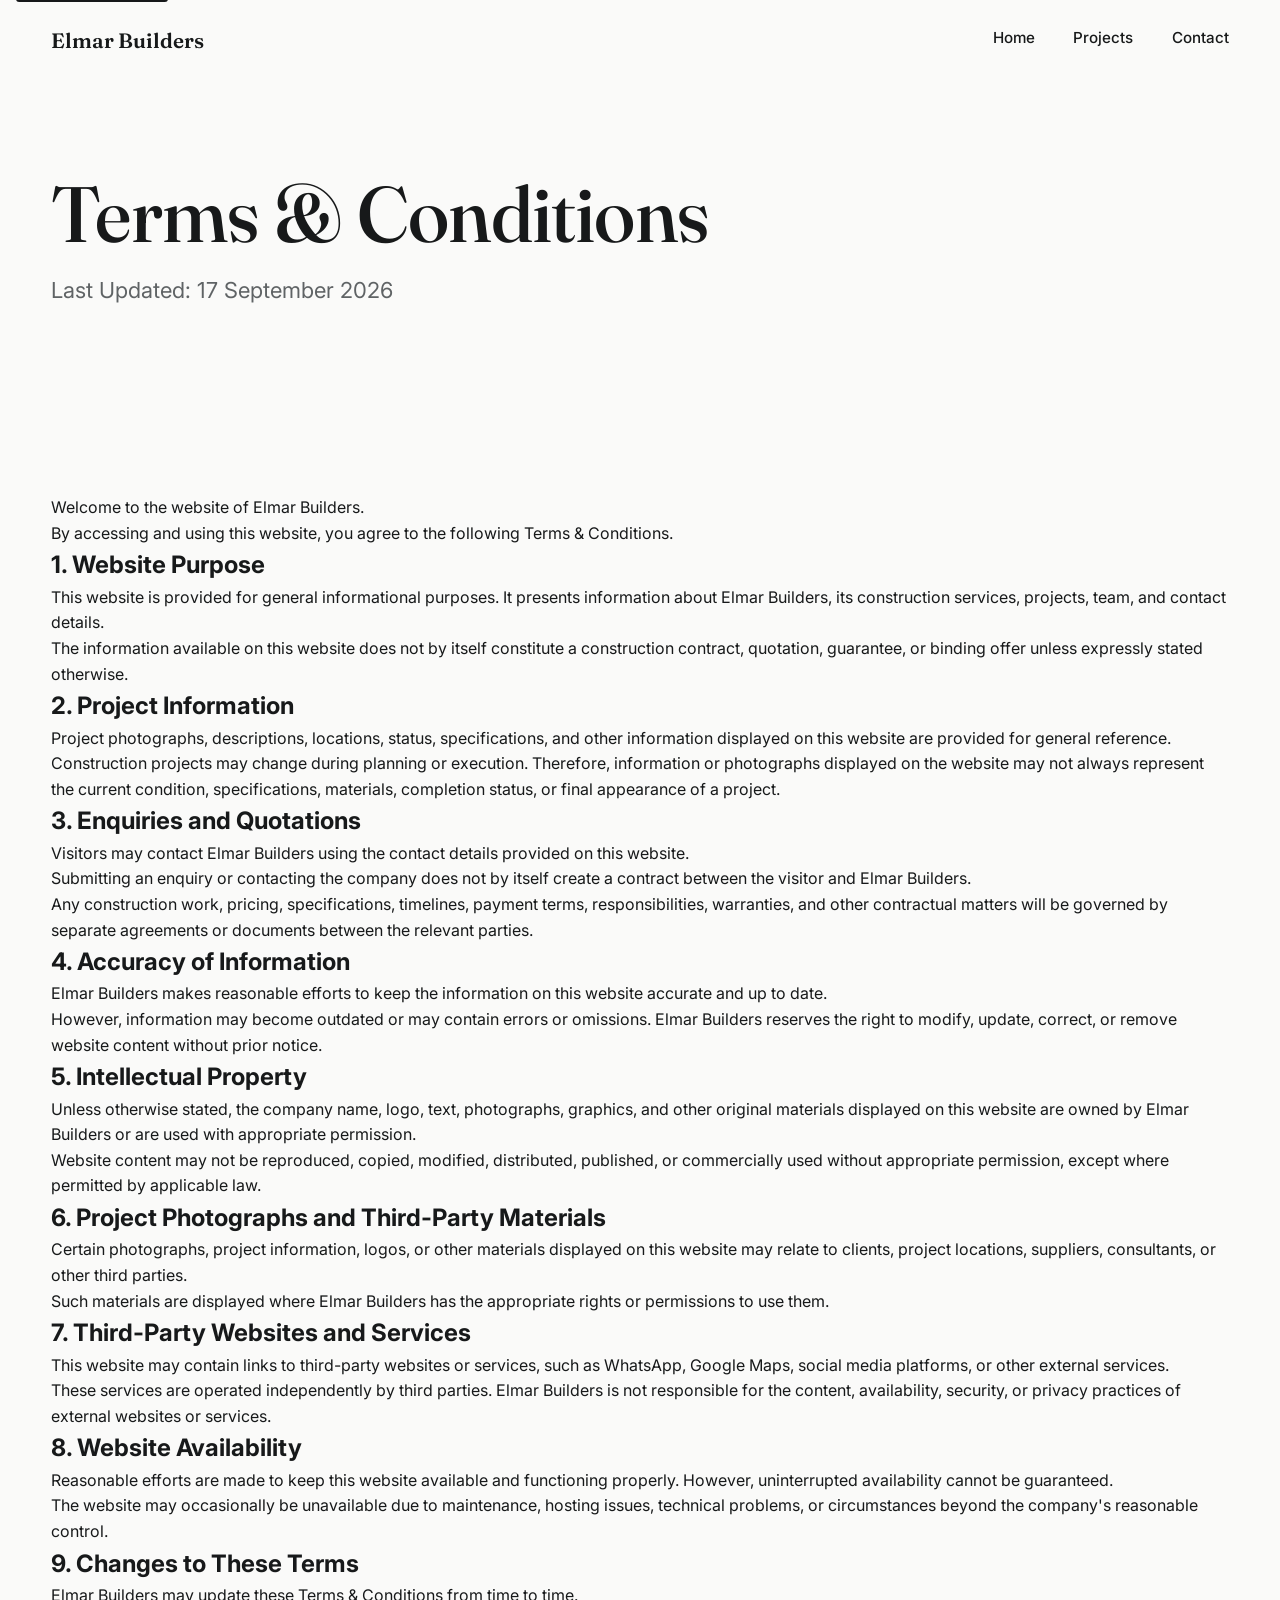
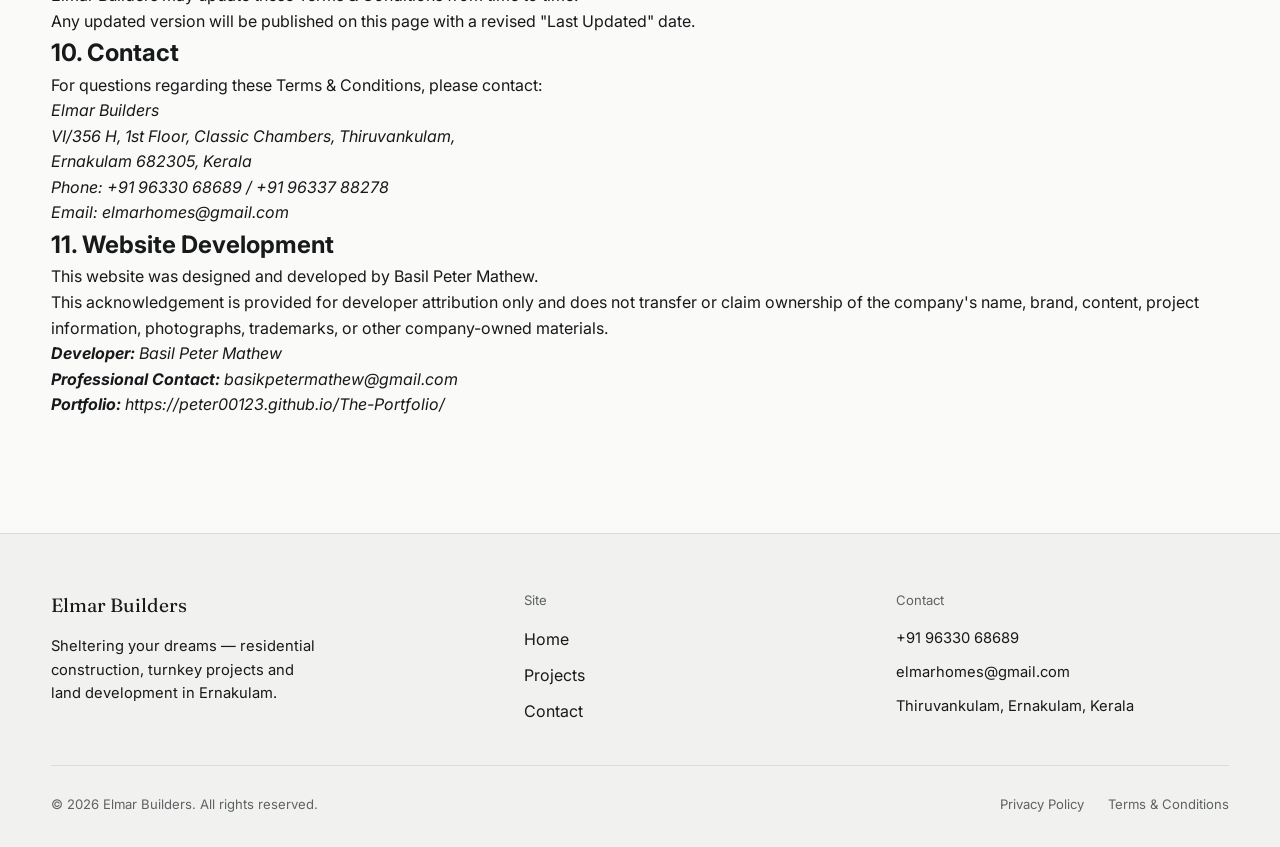
==== terms-and-conditions.html @ 9751e33f "basic fixed" ====
<!DOCTYPE html>
<html lang="en">
<head>
<meta charset="UTF-8">
<meta name="viewport" content="width=device-width, initial-scale=1.0">
<title>Terms &amp; Conditions — Elmar Builders</title>
<meta name="description" content="Read the Elmar Builders terms and conditions for using this website and its project information.">
<link rel="canonical" href="https://www.elmarbuilders.com/terms-and-conditions.html">

<meta property="og:type" content="website">
<meta property="og:site_name" content="Elmar Builders">
<meta property="og:title" content="Terms &amp; Conditions — Elmar Builders">
<meta property="og:description" content="Terms and conditions for using the Elmar Builders website and its project information.">
<meta property="og:image" content="/assets/images/projects/project-01.jpg">

<link rel="icon" href="/assets/icons/favicon.svg" type="image/svg+xml">
<link rel="apple-touch-icon" href="/assets/icons/favicon.svg">

<link rel="preconnect" href="https://fonts.googleapis.com">
<link rel="preconnect" href="https://fonts.gstatic.com" crossorigin>
<link href="https://fonts.googleapis.com/css2?family=Fraunces:ital,opsz,wght@0,9..144,400;0,9..144,500;0,9..144,600;1,9..144,400;1,9..144,500&family=Inter:wght@400;500;600&display=swap" rel="stylesheet">

<link rel="stylesheet" href="css/style.css">
<script>document.documentElement.classList.add("js");</script>
</head>
<body>

<a class="skip-link" href="#main">Skip to content</a>

<header class="nav" id="siteNav">
  <div class="wrap">
    <a class="nav__logo" href="index.html" aria-label="Elmar Builders, home">
      <img src="assets/logo/elmar-builders-logo.svg" alt="" onerror="this.style.display='none'; this.nextElementSibling.style.display='inline';">
      <span class="nav__logo-fallback" style="display:none;">Elmar Builders</span>
    </a>

    <nav class="nav__links" aria-label="Primary">
      <a href="index.html">Home</a>
      <a href="projects.html">Projects</a>
      <a href="index.html#contact">Contact</a>
    </nav>

    <button class="nav__toggle" id="navToggle" aria-expanded="false" aria-controls="mobileMenu" aria-label="Open menu">
      <span></span><span></span><span></span>
    </button>
  </div>
</header>

<div class="mobile-menu" id="mobileMenu">
  <nav class="mobile-menu__links" aria-label="Mobile">
    <a href="index.html">Home</a>
    <a href="projects.html">Projects</a>
    <a href="index.html#contact">Contact</a>
  </nav>
  <div class="mobile-menu__contact">
    <span>+91 96330 68689</span>
    <span>elmarhomes@gmail.com</span>
    <span>Thiruvankulam, Ernakulam</span>
  </div>
</div>

<main id="main">

  <section class="wrap page-header">
    <h1 class="page-header__title reveal">Terms &amp; Conditions</h1>
    <p class="page-header__lede reveal">Last Updated: 17 September 2026</p>
  </section>

  <section class="section">
    <div class="wrap">
      <div class="prose">
        <p>Welcome to the website of Elmar Builders.</p>
        <p>By accessing and using this website, you agree to the following Terms &amp; Conditions.</p>

        <h2>1. Website Purpose</h2>
        <p>This website is provided for general informational purposes. It presents information about Elmar Builders, its construction services, projects, team, and contact details.</p>
        <p>The information available on this website does not by itself constitute a construction contract, quotation, guarantee, or binding offer unless expressly stated otherwise.</p>

        <h2>2. Project Information</h2>
        <p>Project photographs, descriptions, locations, status, specifications, and other information displayed on this website are provided for general reference.</p>
        <p>Construction projects may change during planning or execution. Therefore, information or photographs displayed on the website may not always represent the current condition, specifications, materials, completion status, or final appearance of a project.</p>

        <h2>3. Enquiries and Quotations</h2>
        <p>Visitors may contact Elmar Builders using the contact details provided on this website.</p>
        <p>Submitting an enquiry or contacting the company does not by itself create a contract between the visitor and Elmar Builders.</p>
        <p>Any construction work, pricing, specifications, timelines, payment terms, responsibilities, warranties, and other contractual matters will be governed by separate agreements or documents between the relevant parties.</p>

        <h2>4. Accuracy of Information</h2>
        <p>Elmar Builders makes reasonable efforts to keep the information on this website accurate and up to date.</p>
        <p>However, information may become outdated or may contain errors or omissions. Elmar Builders reserves the right to modify, update, correct, or remove website content without prior notice.</p>

        <h2>5. Intellectual Property</h2>
        <p>Unless otherwise stated, the company name, logo, text, photographs, graphics, and other original materials displayed on this website are owned by Elmar Builders or are used with appropriate permission.</p>
        <p>Website content may not be reproduced, copied, modified, distributed, published, or commercially used without appropriate permission, except where permitted by applicable law.</p>

        <h2>6. Project Photographs and Third-Party Materials</h2>
        <p>Certain photographs, project information, logos, or other materials displayed on this website may relate to clients, project locations, suppliers, consultants, or other third parties.</p>
        <p>Such materials are displayed where Elmar Builders has the appropriate rights or permissions to use them.</p>

        <h2>7. Third-Party Websites and Services</h2>
        <p>This website may contain links to third-party websites or services, such as WhatsApp, Google Maps, social media platforms, or other external services.</p>
        <p>These services are operated independently by third parties. Elmar Builders is not responsible for the content, availability, security, or privacy practices of external websites or services.</p>

        <h2>8. Website Availability</h2>
        <p>Reasonable efforts are made to keep this website available and functioning properly. However, uninterrupted availability cannot be guaranteed.</p>
        <p>The website may occasionally be unavailable due to maintenance, hosting issues, technical problems, or circumstances beyond the company's reasonable control.</p>

        <h2>9. Changes to These Terms</h2>
        <p>Elmar Builders may update these Terms &amp; Conditions from time to time.</p>
        <p>Any updated version will be published on this page with a revised "Last Updated" date.</p>

        <h2>10. Contact</h2>
        <p>For questions regarding these Terms &amp; Conditions, please contact:</p>
        <address>
          Elmar Builders<br>
          VI/356 H, 1st Floor, Classic Chambers, Thiruvankulam,<br>
          Ernakulam 682305, Kerala<br>
          Phone: +91 96330 68689 / +91 96337 88278<br>
          Email: <a href="mailto:elmarhomes@gmail.com">elmarhomes@gmail.com</a>
        </address>

        <h2>11. Website Development</h2>
        <p>This website was designed and developed by Basil Peter Mathew.</p>
        <p>This acknowledgement is provided for developer attribution only and does not transfer or claim ownership of the company's name, brand, content, project information, photographs, trademarks, or other company-owned materials.</p>
        <address>
          <strong>Developer:</strong> Basil Peter Mathew<br>
          <strong>Professional Contact:</strong> <a href="mailto:basikpetermathew@gmail.com">basikpetermathew@gmail.com</a><br>
          <strong>Portfolio:</strong> <a href="https://peter00123.github.io/The-Portfolio/" target="_blank" rel="noopener">https://peter00123.github.io/The-Portfolio/</a>
        </address>
      </div>
    </div>
  </section>

</main>

<footer class="footer">
  <div class="wrap">
    <div class="footer__top">
      <div>
        <a class="footer__brand" href="index.html">
          <img src="assets/logo/elmar-builders-logo-light.svg" alt="" onerror="this.style.display='none';">
          Elmar Builders
        </a>
        <p class="footer__tagline">Sheltering your dreams — residential construction, turnkey projects and land development in Ernakulam.</p>
      </div>
      <div>
        <p class="footer__heading">Site</p>
        <nav class="footer__links" aria-label="Footer">
          <a href="index.html">Home</a>
          <a href="projects.html">Projects</a>
          <a href="index.html#contact">Contact</a>
        </nav>
      </div>
      <div>
        <p class="footer__heading">Contact</p>
        <div class="footer__meta">
          <a href="tel:+919633068689">+91 96330 68689</a>
          <a href="mailto:elmarhomes@gmail.com">elmarhomes@gmail.com</a>
          <span>Thiruvankulam, Ernakulam, Kerala</span>
        </div>
      </div>
    </div>

    <div class="footer__bottom">
      <span>&copy; <span id="year">2026</span> Elmar Builders. All rights reserved.</span>
      <div class="footer__legal">
        <a href="privacy-policy.html">Privacy Policy</a>
        <a href="terms-and-conditions.html">Terms &amp; Conditions</a>
      </div>
    </div>
  </div>
</footer>

<script src="js/projects-data.js"></script>
<script src="js/main.js"></script>
<script src="js/animations.js"></script>
</body>
</html>
---- css/style.css ----
/* ==========================================================================
   Elmar Builders — Stylesheet
   Design tokens: warm-paper / moss-green architectural portfolio
   ========================================================================== */

/* ---- Design tokens ------------------------------------------------------ */
:root {
  /* Colour */
  --paper: #FAFAF9;
  --paper-deep: #F1F1EF;
  --card: #FFFFFF;
  --ink: #17191A;
  --ink-soft: #5F6365;
  --ink-faint: #8A8D8F;
  --moss: #3F5C42;
  --moss-strong: #32492F;
  --moss-deep: #16181A;
  --line: #D9DBDC;
  --line-deep: #3A3D40;

  /* Type */
  --font-display: "Fraunces", "Iowan Old Style", "Palatino Linotype", serif;
  --font-body: "Inter", -apple-system, BlinkMacSystemFont, "Segoe UI", sans-serif;

  /* Type scale (fluid) */
  --step-body: 1rem;
  --step-lg: clamp(1.125rem, 1rem + 0.5vw, 1.375rem);
  --step-h3: clamp(1.5rem, 1.2rem + 1.2vw, 2.1rem);
  --step-h2: clamp(2.1rem, 1.6rem + 2vw, 3.1rem);
  --step-h1: clamp(2.6rem, 1.7rem + 4vw, 5.2rem);

  /* Layout */
  --max-width: 1280px;
  --gutter: clamp(1.5rem, 4vw, 4rem);
  --radius-sm: 3px;
  --radius-md: 4px;

  /* Motion */
  --ease: cubic-bezier(0.22, 0.61, 0.36, 1);
  --dur-fast: 240ms;
  --dur-med: 620ms;
  --dur-slow: 1400ms;
}

/* ---- Reset --------------------------------------------------------------- */
*,
*::before,
*::after { box-sizing: border-box; }

html {
  scroll-behavior: smooth;
  -webkit-text-size-adjust: 100%;
}

body {
  margin: 0;
  background: var(--paper);
  color: var(--ink);
  font-family: var(--font-body);
  font-size: var(--step-body);
  line-height: 1.6;
  -webkit-font-smoothing: antialiased;
}

img { max-width: 100%; display: block; }
a { color: inherit; text-decoration: none; }
ul { margin: 0; padding: 0; list-style: none; }
button { font: inherit; color: inherit; background: none; border: none; cursor: pointer; }
h1, h2, h3, h4, p { margin: 0; }

/* Visible keyboard focus everywhere */
:focus-visible {
  outline: 2px solid var(--moss);
  outline-offset: 3px;
}

/* ---- Layout helpers -------------------------------------------------------- */
.wrap {
  max-width: var(--max-width);
  margin-inline: auto;
  padding-inline: var(--gutter);
}

.section {
  padding-block: clamp(4rem, 9vw, 8rem);
}

.section--tight { padding-block: clamp(3rem, 6vw, 5rem); }
.section--deep { background: var(--moss-deep); color: #F2F3F3; }
.section--alt  { background: var(--paper-deep); }

.section-head {
  display: flex;
  align-items: flex-end;
  justify-content: space-between;
  gap: 2rem;
  margin-bottom: clamp(2.25rem, 5vw, 4rem);
}

.section-head__rule {
  display: inline-block;
  width: 2px;
  height: 1.1em;
  background: var(--moss);
  margin-right: 0.85rem;
  vertical-align: -0.15em;
}

.section-title {
  font-family: var(--font-display);
  font-weight: 500;
  font-size: var(--step-h2);
  line-height: 1.08;
  letter-spacing: -0.01em;
  max-width: 16ch;
}

.section-kicker {
  font-size: 0.9rem;
  color: var(--ink-soft);
  max-width: 34ch;
  padding-top: 0.4rem;
}
.section--deep .section-kicker { color: #C9CCCD; }

.visually-hidden {
  position: absolute;
  width: 1px; height: 1px;
  overflow: hidden;
  clip: rect(0 0 0 0);
  white-space: nowrap;
}

.skip-link {
  position: absolute;
  left: 1rem; top: -3rem;
  background: var(--moss-deep);
  color: #fff;
  padding: 0.75rem 1.25rem;
  border-radius: var(--radius-sm);
  z-index: 200;
  transition: top var(--dur-fast) var(--ease);
}
.skip-link:focus { top: 1rem; }

/* ---- Buttons --------------------------------------------------------------- */
.btn {
  display: inline-flex;
  align-items: center;
  gap: 0.6rem;
  padding: 0.95rem 1.9rem;
  border-radius: var(--radius-sm);
  font-size: 0.95rem;
  font-weight: 600;
  letter-spacing: 0.01em;
  transition: background var(--dur-fast) var(--ease), color var(--dur-fast) var(--ease), border-color var(--dur-fast) var(--ease), transform var(--dur-fast) var(--ease);
}

.btn--primary {
  background: var(--moss);
  color: #F6F7EF;
  border: 1px solid var(--moss);
}
.btn--primary:hover { background: var(--moss-strong); border-color: var(--moss-strong); }

.btn--ghost {
  background: transparent;
  color: inherit;
  border: 1px solid currentColor;
}
.btn--ghost:hover { background: var(--ink); color: var(--paper); border-color: var(--ink); }

.section--deep .btn--ghost:hover { background: #F2F3F3; color: var(--moss-deep); border-color: #F2F3F3; }

.link-arrow {
  display: inline-flex;
  align-items: center;
  gap: 0.5rem;
  font-weight: 600;
  font-size: 0.95rem;
  padding-bottom: 2px;
  border-bottom: 1px solid var(--line);
  transition: border-color var(--dur-fast) var(--ease), gap var(--dur-fast) var(--ease);
}
.link-arrow:hover { border-color: var(--moss); gap: 0.75rem; }
.section--deep .link-arrow { border-color: #697074; color: #F2F3F3; }
.section--deep .link-arrow:hover { border-color: var(--moss); }

/* ---- Navigation ------------------------------------------------------------- */
.nav {
  position: fixed;
  top: 0; left: 0; right: 0;
  z-index: 100;
  padding-block: 1.5rem;
  transition: padding var(--dur-fast) var(--ease), background var(--dur-fast) var(--ease), box-shadow var(--dur-fast) var(--ease), backdrop-filter var(--dur-fast) var(--ease);
}

.nav .wrap {
  display: flex;
  align-items: center;
  justify-content: space-between;
}

.nav.is-scrolled {
  padding-block: 1rem;
  background: rgba(250, 250, 249, 0.86);
  backdrop-filter: blur(10px);
  -webkit-backdrop-filter: blur(10px);
  box-shadow: 0 1px 0 var(--line);
}

/* Home hero uses a transparent-on-dark nav until scrolled */
.nav[data-on-image="true"]:not(.is-scrolled) { color: var(--ink); }

.nav__logo {
  display: flex;
  align-items: center;
  gap: 0.6rem;
  font-family: var(--font-display);
  font-size: 1.25rem;
  font-weight: 600;
}
.nav__logo img { height: 40px; width: auto; }
.nav__logo-fallback {
  font-family: var(--font-display);
  font-size: 1.3rem;
}

.nav__links {
  display: flex;
  align-items: center;
  gap: clamp(1.5rem, 3vw, 2.75rem);
}

.nav__links a {
  font-size: 0.95rem;
  font-weight: 500;
  position: relative;
  padding-bottom: 4px;
}
.nav__links a::after {
  content: "";
  position: absolute;
  left: 0; right: 100%;
  bottom: 0;
  height: 1px;
  background: var(--moss);
  transition: right var(--dur-fast) var(--ease);
}
.nav__links a:hover::after,
.nav__links a[aria-current="page"]::after { right: 0; }

.nav__cta { display: none; }

.nav__toggle {
  display: none;
  flex-direction: column;
  justify-content: center;
  gap: 5px;
  width: 32px;
  height: 32px;
}
.nav__toggle span {
  display: block;
  height: 2px;
  width: 100%;
  background: currentColor;
  transition: transform var(--dur-fast) var(--ease), opacity var(--dur-fast) var(--ease);
}
.nav__toggle[aria-expanded="true"] span:nth-child(1) { transform: translateY(7px) rotate(45deg); }
.nav__toggle[aria-expanded="true"] span:nth-child(2) { opacity: 0; }
.nav__toggle[aria-expanded="true"] span:nth-child(3) { transform: translateY(-7px) rotate(-45deg); }

.mobile-menu {
  position: fixed;
  inset: 0;
  background: var(--paper);
  z-index: 99;
  display: flex;
  flex-direction: column;
  padding: 6rem var(--gutter) 3rem;
  transform: translateY(-100%);
  transition: transform var(--dur-med) var(--ease);
}
.mobile-menu.is-open { transform: translateY(0); }

.mobile-menu__links {
  display: flex;
  flex-direction: column;
  gap: 0.5rem;
  margin-top: 2rem;
}
.mobile-menu__links a {
  font-family: var(--font-display);
  font-size: clamp(2rem, 9vw, 2.75rem);
  padding-block: 0.5rem;
  border-bottom: 1px solid var(--line);
}

.mobile-menu__contact {
  margin-top: auto;
  color: var(--ink-soft);
  font-size: 0.95rem;
  display: flex;
  flex-direction: column;
  gap: 0.35rem;
}

/* ---- Hero -------------------------------------------------------------------- */
.hero {
  position: relative;
  min-height: 100vh;
  min-height: 100svh;
  display: flex;
  align-items: flex-end;
  overflow: hidden;
  background: var(--moss-deep);
}

.hero__media {
  position: absolute;
  inset: 0;
  overflow: hidden;
}

.hero__media img {
  width: 100%;
  height: 100%;
  object-fit: cover;
  animation: hero-zoom 1.8s var(--ease) forwards;
}

@keyframes hero-zoom {
  from { transform: scale(1.12); }
  to { transform: scale(1); }
}

.hero__scrim {
  position: absolute;
  inset: 0;
  background: linear-gradient(180deg, rgba(253, 255, 251, 0.932) 0%, rgb(250, 250, 249) 20%, rgba(250, 250, 249, 0.86) 100%);
}

.hero__content {
  position: relative;
  z-index: 2;
  color: var(--ink);
  width: 100%;
  padding-block: clamp(3rem, 8vw, 5rem);
}

.hero__row {
  display: flex;
  align-items: flex-end;
  justify-content: space-between;
  gap: 3rem;
  flex-wrap: wrap;
}

.hero__statement {
  display: flex;
  gap: 1.25rem;
  max-width: 42rem;
}

.hero__rule {
  flex: none;
  width: 2px;
  background: var(--moss);
  margin-top: 0.4em;
  transform-origin: top;
  animation: hero-rule 900ms var(--ease) both;
}

.hero__headline {
  font-family: var(--font-display);
  font-weight: 500;
  font-size: var(--step-h1);
  line-height: 0.98;
  letter-spacing: -0.015em;
  animation: hero-rise 900ms var(--ease) 160ms both;
}

.hero__support {
  font-family: var(--font-display);
  font-style: italic;
  font-size: var(--step-lg);
  color: var(--ink-soft);
  margin-top: 1.1rem;
  animation: hero-rise 900ms var(--ease) 360ms both;
}

.hero__cta {
  animation: hero-rise 900ms var(--ease) 560ms both;
}

@keyframes hero-rule {
  from { opacity: 0; transform: scaleY(0); }
  to { opacity: 1; transform: scaleY(1); }
}

@keyframes hero-rise {
  from { opacity: 0; transform: translateY(24px); }
  to { opacity: 1; transform: translateY(0); }
}

.hero__scroll-cue {
  position: absolute;
  bottom: 1.75rem;
  right: var(--gutter);
  z-index: 2;
  color: var(--ink);
  font-size: 0.8rem;
  display: flex;
  align-items: center;
  gap: 0.6rem;
  opacity: 0.85;
}
.hero__scroll-cue::after {
  content: "";
  width: 1px;
  height: 34px;
  background: currentColor;
  animation: cue-travel 2.2s var(--ease) infinite;
}
@keyframes cue-travel {
  0% { transform: scaleY(0); transform-origin: top; opacity: 0.2; }
  50% { transform: scaleY(1); transform-origin: top; opacity: 1; }
  51% { transform-origin: bottom; }
  100% { transform: scaleY(0); transform-origin: bottom; opacity: 0.2; }
}

/* ---- Reveal-on-scroll ----------------------------------------------------
   Gated behind a `.js` class added by an inline script in <head>, so content
   is fully visible by default and only animates in when JavaScript (and
   therefore the IntersectionObserver driving it) is actually available. */
.js .reveal {
  opacity: 0;
  transform: translateY(24px);
  transition: opacity var(--dur-med) var(--ease), transform var(--dur-med) var(--ease);
}
.js .reveal.is-visible { opacity: 1; transform: translateY(0); }

/* ---- Who we are ------------------------------------------------------------ */
.about {
  display: grid;
  grid-template-columns: minmax(0, 0.8fr) minmax(0, 1.2fr);
  gap: clamp(2rem, 6vw, 5rem);
  align-items: start;
}

.about__label {
  display: flex;
  align-items: flex-start;
  gap: 0.85rem;
}
.about__label .section-head__rule { margin-top: 0.35em; }
.about__label h2 {
  font-family: var(--font-display);
  font-weight: 500;
  font-size: var(--step-h3);
}

.about__body p {
  max-width: 58ch;
  color: #D9DBDC;
  font-size: var(--step-lg);
}
.about__body p + p { margin-top: 1.25rem; }

.about__services {
  display: flex;
  flex-wrap: wrap;
  gap: 0.6rem 0.9rem;
  margin-top: 2rem;
  padding-top: 1.75rem;
  border-top: 1px solid #697074;
}
.about__services li {
  font-size: 0.88rem;
  color: #F2F3F3;
  background: rgba(255, 255, 255, 0.08);
  border: 1px solid #697074;
  border-radius: 999px;
  padding: 0.45rem 1rem;
}

.about__more { margin-top: 2rem; }

/* ---- Project cards --------------------------------------------------------- */
.projects-grid {
  display: grid;
  grid-template-columns: repeat(2, minmax(0, 1fr));
  gap: clamp(1.5rem, 3vw, 2.5rem);
}

.project-card__frame {
  position: relative;
  overflow: hidden;
  border-radius: var(--radius-md);
  aspect-ratio: 4 / 3;
  background: var(--paper-deep);
}
.project-card__frame img {
  width: 100%;
  height: 100%;
  object-fit: cover;
  transition: transform 900ms var(--ease);
}
.project-card:hover .project-card__frame img,
.project-card:focus-within .project-card__frame img { transform: scale(1.045); }

.project-card__info {
  margin-top: 1.1rem;
  display: flex;
  align-items: flex-start;
  justify-content: space-between;
  gap: 1rem;
}

.project-card__name {
  font-family: var(--font-display);
  font-size: 1.2rem;
  font-weight: 500;
  transition: color var(--dur-fast) var(--ease);
}
.project-card:hover .project-card__name { color: var(--moss); }

.project-card__meta {
  color: var(--ink-soft);
  font-size: 0.92rem;
  margin-top: 0.3rem;
}

.status {
  display: inline-flex;
  align-items: center;
  gap: 0.5rem;
  font-size: 0.85rem;
  white-space: nowrap;
  padding-top: 0.15rem;
}
.status::before {
  content: "";
  width: 7px;
  height: 7px;
  border-radius: 50%;
  background: var(--moss);
}
.status--progress::before { background: #A9762F; }

.projects-foot {
  display: flex;
  justify-content: center;
  margin-top: clamp(2.5rem, 5vw, 4rem);
}

/* ---- Team -------------------------------------------------------------------- */
.team-grid {
  display: grid;
  grid-template-columns: repeat(2, minmax(0, 1fr));
  gap: clamp(1.5rem, 4vw, 3rem);
  max-width: 40 rem;
}

.team-card__frame {
  aspect-ratio: 1 / 1;
  overflow: hidden;
  border-radius: var(--radius-md);
  background: var(--paper-deep);
}
.team-card__frame img { width: 100%; height: 100%; object-fit: cover; }

.team-card__name {
  font-family: var(--font-display);
  font-size: 1.15rem;
  margin-top: 1.1rem;
}
.team-card__role {
  color: var(--ink-soft);
  font-size: 0.9rem;
  margin-top: 0.2rem;
}

/* ---- Contact ------------------------------------------------------------- */
.contact {
  display: grid;
  grid-template-columns: minmax(0, 1.1fr) minmax(0, 0.9fr);
  gap: clamp(2.5rem, 6vw, 5rem);
  align-items: start;
}

.contact__headline {
  font-family: var(--font-display);
  font-weight: 500;
  font-size: var(--step-h2);
  line-height: 1.06;
  letter-spacing: -0.01em;
}

.contact__lede {
  color: var(--ink-soft);
  font-size: var(--step-lg);
  margin-top: 1.25rem;
  max-width: 34ch;
}

.contact__actions {
  display: flex;
  flex-wrap: wrap;
  gap: 1rem;
  margin-top: 2.25rem;
}

.contact__details {
  display: grid;
  gap: 1.75rem;
}

.contact__item dt {
  font-size: 0.82rem;
  color: var(--ink-soft);
}
.contact__item dd {
  margin: 0.3rem 0 0;
  font-size: 1.1rem;
}
.contact__item a:hover { color: var(--moss); text-decoration: underline; text-underline-offset: 3px; }

/* ---- Footer ------------------------------------------------------------------ */
.footer {
  background: var(--paper-deep);
  color: var(--ink);
  padding-block: clamp(2.5rem, 5vw, 3.5rem) 2rem;
  border-top: 1px solid var(--line);
}

.footer__top {
  display: grid;
  grid-template-columns: 1.3fr 1fr 1fr;
  gap: 2.5rem;
  padding-bottom: 2.5rem;
}

.footer__brand {
  display: flex;
  align-items: center;
  gap: 0.6rem;
  font-family: var(--font-display);
  color: var(--ink);
  font-size: 1.2rem;
}
.footer__brand img { height: 30px; width: auto; }

.footer__tagline {
  margin-top: 0.9rem;
  max-width: 30ch;
  font-size: 0.92rem;
}

.footer__heading {
  font-size: 0.82rem;
  color: var(--ink-soft);
  margin-bottom: 1rem;
}

.footer__links { display: grid; gap: 0.65rem; }
.footer__links a:hover { color: var(--moss); }

.footer__meta {
  display: grid;
  gap: 0.65rem;
  font-size: 0.92rem;
}

.footer__bottom {
  display: flex;
  flex-wrap: wrap;
  justify-content: space-between;
  gap: 1rem;
  padding-top: 1.75rem;
  border-top: 1px solid var(--line);
  font-size: 0.82rem;
  color: var(--ink-soft);
}
.footer__legal { display: flex; gap: 1.5rem; }
.footer__legal a:hover { color: var(--moss); }

/* ---- Page header (Projects page) ------------------------------------------ */
.page-header {
  padding-block: clamp(7.5rem, 16vw, 11rem) clamp(3rem, 6vw, 4.5rem);
}
.page-header__title {
  font-family: var(--font-display);
  font-weight: 500;
  font-size: var(--step-h1);
  line-height: 0.98;
  letter-spacing: -0.01em;
  max-width: 16ch;
}
.page-header__lede {
  color: var(--ink-soft);
  font-size: var(--step-lg);
  margin-top: 1.25rem;
  max-width: 42ch;
}

.projects-grid--four { grid-template-columns: repeat(2, minmax(0, 1fr)); }

/* ---- Responsive ----------------------------------------------------------- */
@media (max-width: 1024px) {
  .about { grid-template-columns: 1fr; }
  .contact { grid-template-columns: 1fr; }
  .footer__top { grid-template-columns: 1fr 1fr; }
}

@media (max-width: 768px) {
  .nav__links, .nav__cta { display: none; }
  .nav__toggle { display: flex; }

  .projects-grid,
  .projects-grid--four,
  .team-grid {
    grid-template-columns: 1fr;
    max-width: none;
  }

  .section-head { flex-direction: column; align-items: flex-start; gap: 0.75rem; }

  .hero__row { flex-direction: column; align-items: flex-start; }
  .hero__statement { gap: 1rem; }

  .footer__top { grid-template-columns: 1fr; gap: 2rem; }
  .footer__bottom { flex-direction: column; align-items: flex-start; }

  .about__services li { font-size: 0.82rem; }
}

@media (max-width: 480px) {
  .wrap { padding-inline: 1.25rem; }
  .hero__rule { display: none; }
}

/* ---- Reduced motion --------------------------------------------------------- */
@media (prefers-reduced-motion: reduce) {
  html { scroll-behavior: auto; }

  .js .reveal {
    opacity: 1;
    transform: none;
    transition: none;
  }

  .hero__media img,
  .hero__rule,
  .hero__headline,
  .hero__support,
  .hero__cta {
    animation: none !important;
    transform: none !important;
    opacity: 1 !important;
  }

  .project-card__frame img { transition: none; }
  .project-card:hover .project-card__frame img { transform: none; }

  .hero__scroll-cue::after { animation: none; }

  .mobile-menu { transition: none; }
}
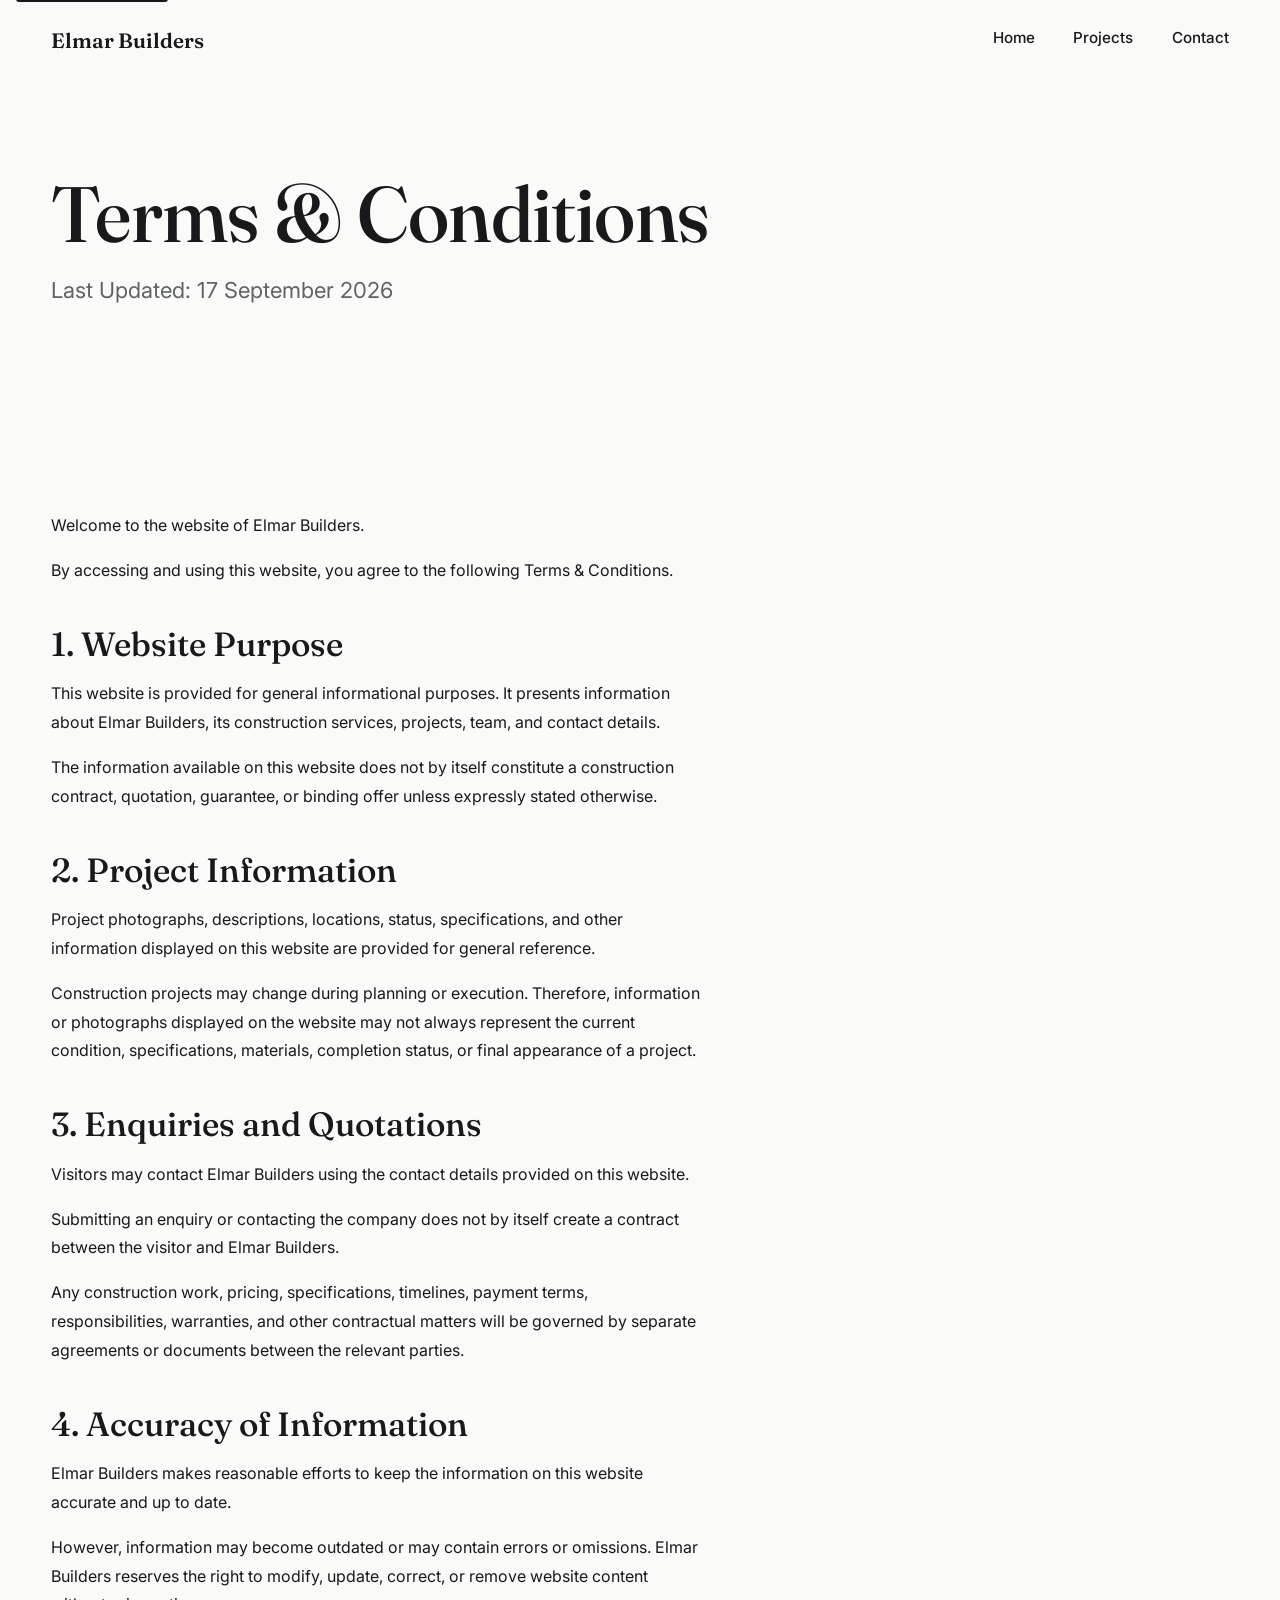
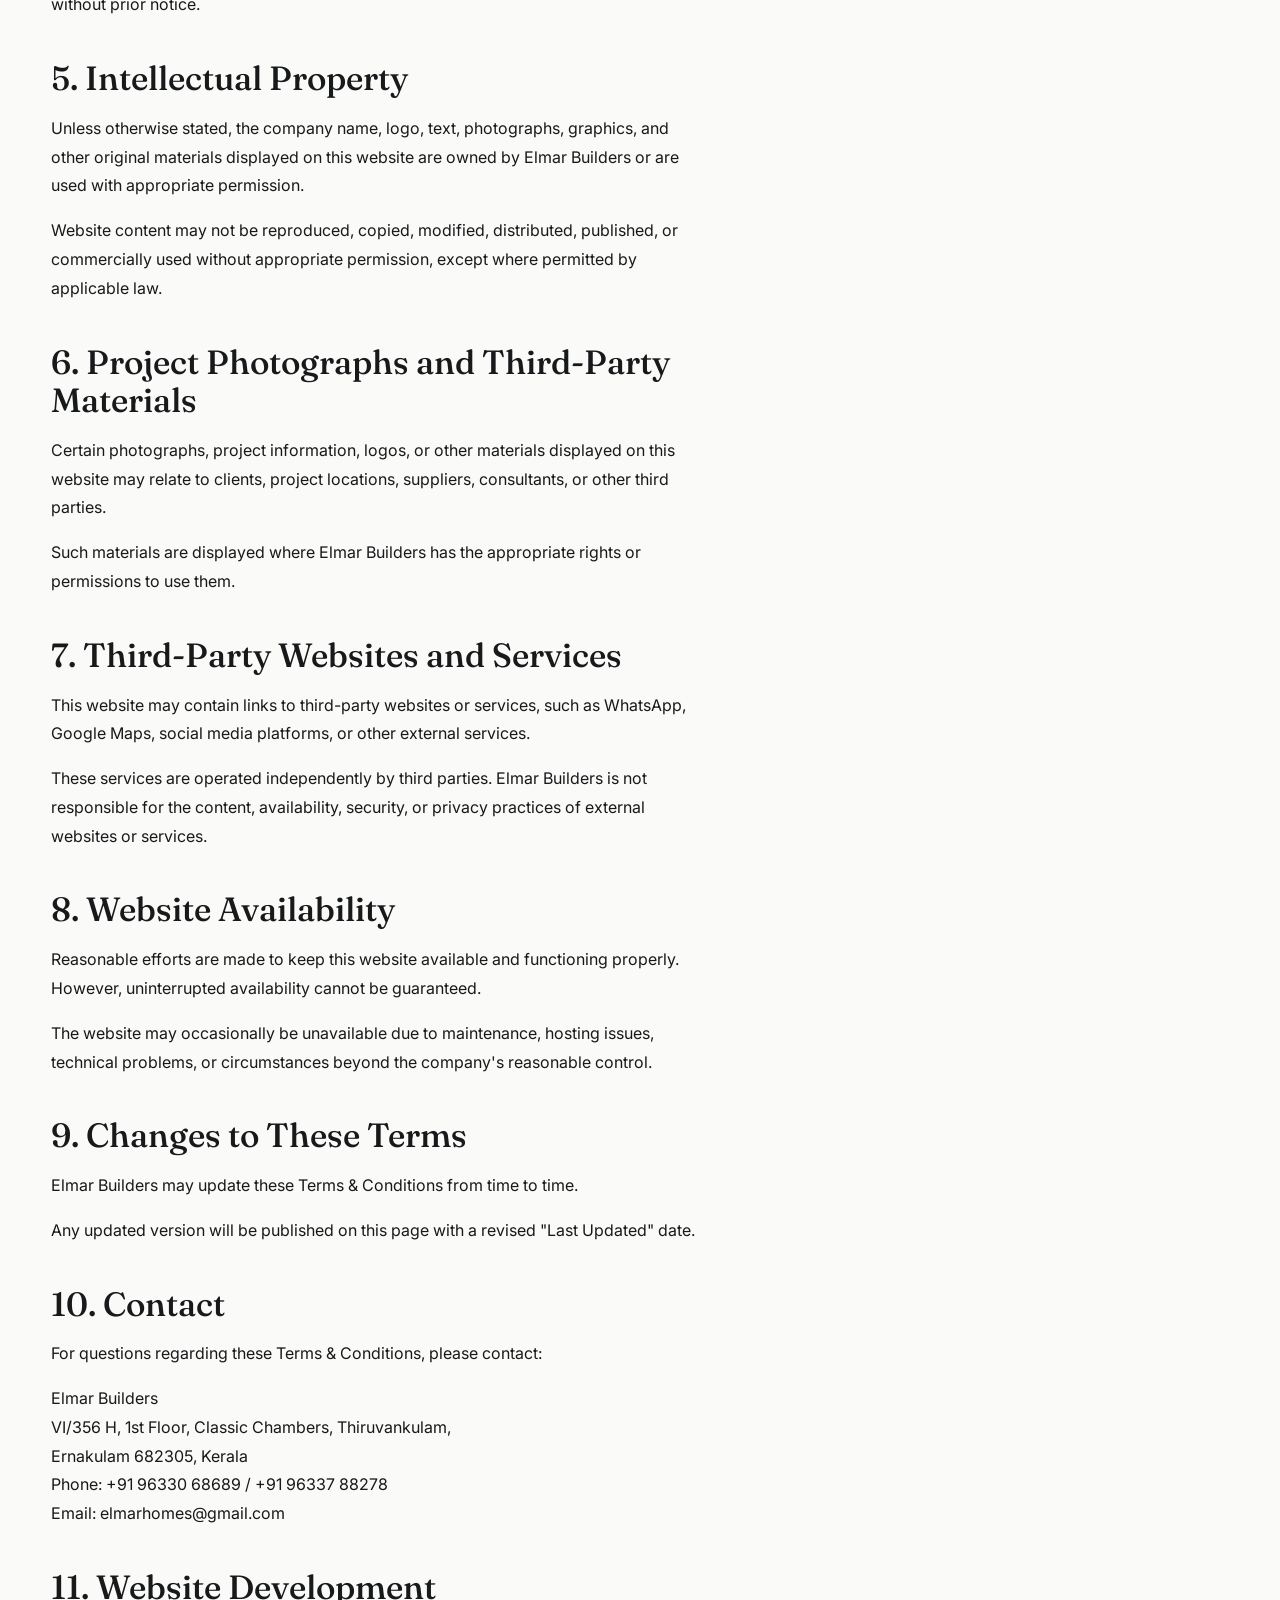
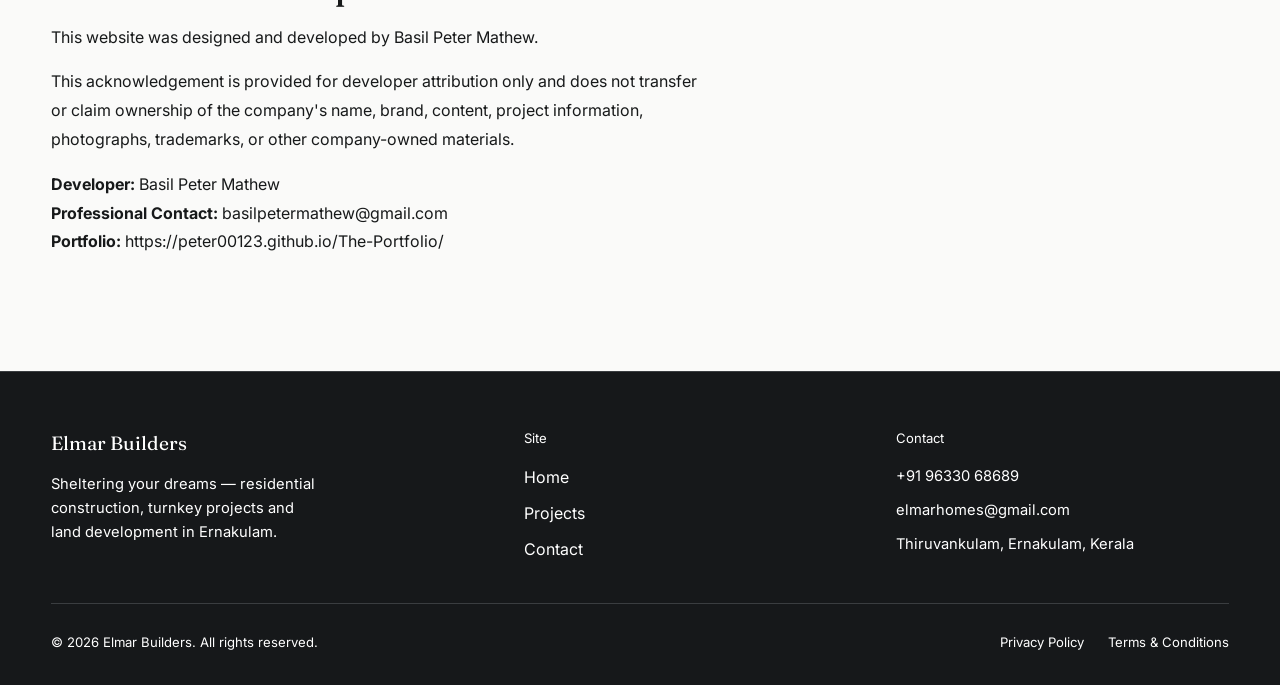
==== commit 4d5a9c15: "Correct professional contact email address" ====
--- a/terms-and-conditions.html
+++ b/terms-and-conditions.html
@@ -124,7 +124,7 @@
         <p>This acknowledgement is provided for developer attribution only and does not transfer or claim ownership of the company's name, brand, content, project information, photographs, trademarks, or other company-owned materials.</p>
         <address>
           <strong>Developer:</strong> Basil Peter Mathew<br>
-          <strong>Professional Contact:</strong> <a href="mailto:basikpetermathew@gmail.com">basikpetermathew@gmail.com</a><br>
+          <strong>Professional Contact:</strong> <a href="mailto:basikpetermathew@gmail.com">basilpetermathew@gmail.com</a><br>
           <strong>Portfolio:</strong> <a href="https://peter00123.github.io/The-Portfolio/" target="_blank" rel="noopener">https://peter00123.github.io/The-Portfolio/</a>
         </address>
       </div>
--- a/css/style.css
+++ b/css/style.css
@@ -560,16 +560,30 @@
   display: grid;
   grid-template-columns: repeat(2, minmax(0, 1fr));
   gap: clamp(1.5rem, 4vw, 3rem);
-  max-width: 40 rem;
+  max-width: 36rem;
+  margin-inline: auto;
+}
+
+.team-card {
+  display: flex;
+  flex-direction: column;
+  align-items: center;
 }
 
 .team-card__frame {
-  aspect-ratio: 1 / 1;
+  width: min(100%, 20.9rem);
+  aspect-ratio: 4 / 5;
   overflow: hidden;
   border-radius: var(--radius-md);
   background: var(--paper-deep);
 }
-.team-card__frame img { width: 100%; height: 100%; object-fit: cover; }
+.team-card__frame img {
+  width: 100%;
+  height: 100%;
+  object-fit: cover;
+  transform: scale(1.1);
+  transform-origin: center;
+}
 
 .team-card__name {
   font-family: var(--font-display);
@@ -629,10 +643,10 @@
 
 /* ---- Footer ------------------------------------------------------------------ */
 .footer {
-  background: var(--paper-deep);
-  color: var(--ink);
+  background: var(--moss-deep);
+  color: #FFFFFF;
   padding-block: clamp(2.5rem, 5vw, 3.5rem) 2rem;
-  border-top: 1px solid var(--line);
+  border-top: 1px solid var(--line-deep);
 }
 
 .footer__top {
@@ -647,7 +661,7 @@
   align-items: center;
   gap: 0.6rem;
   font-family: var(--font-display);
-  color: var(--ink);
+  color: #FFFFFF;
   font-size: 1.2rem;
 }
 .footer__brand img { height: 30px; width: auto; }
@@ -660,7 +674,7 @@
 
 .footer__heading {
   font-size: 0.82rem;
-  color: var(--ink-soft);
+  color: #FFFFFF;
   margin-bottom: 1rem;
 }
 
@@ -679,9 +693,9 @@
   justify-content: space-between;
   gap: 1rem;
   padding-top: 1.75rem;
-  border-top: 1px solid var(--line);
+  border-top: 1px solid var(--line-deep);
   font-size: 0.82rem;
-  color: var(--ink-soft);
+  color: #FFFFFF;
 }
 .footer__legal { display: flex; gap: 1.5rem; }
 .footer__legal a:hover { color: var(--moss); }
@@ -703,6 +717,23 @@
   font-size: var(--step-lg);
   margin-top: 1.25rem;
   max-width: 42ch;
+}
+
+.prose {
+  max-width: 65ch;
+  line-height: 1.8;
+}
+.prose h2 {
+  font-family: var(--font-display);
+  font-weight: 500;
+  font-size: var(--step-h3);
+  line-height: 1.15;
+}
+.prose h2:not(:first-child) { margin-top: 2.5rem; }
+.prose p { margin-top: 1rem; }
+.prose address {
+  font-style: normal;
+  margin-top: 1rem;
 }
 
 .projects-grid--four { grid-template-columns: repeat(2, minmax(0, 1fr)); }
